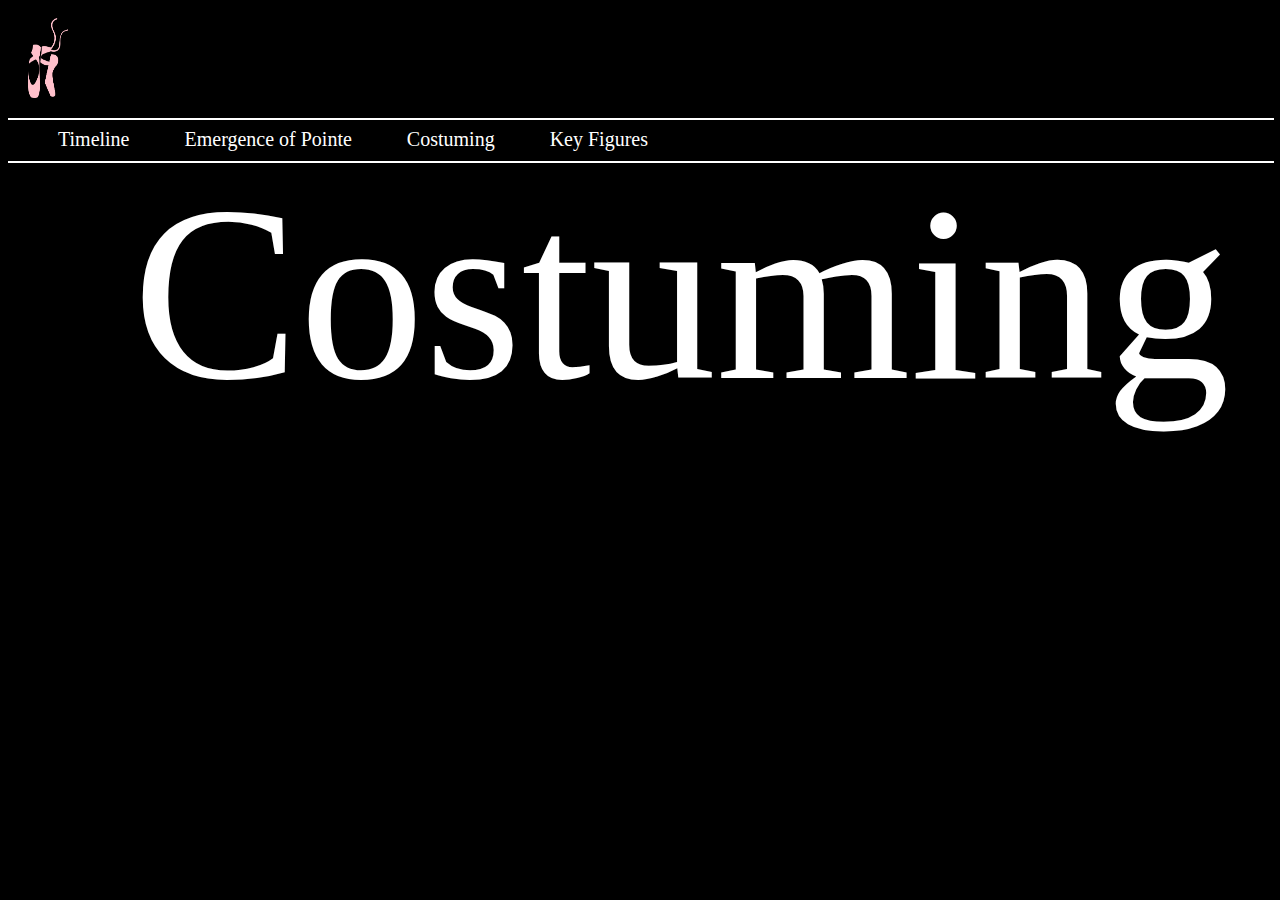
==== html/costuming-page.html @ 3a1e9ab2 "Add files via upload" ====
<html lang="en">
<head>
    <meta charset="UTF-8">
    <meta name="viewport" content="width=device-width, initial-scale=1.0">
    <title> Costuming </title>
    <link rel="stylesheet" href="/css/costuming-page.css">
</head>
<body>
    <a href="/index.html""> <img src="/images/Ballet Shoes.png" alt="" id="ballet-shoes"> </a>
   
    <hr width="100%" size="2" color="white" id="top-line">

    <a href="/html/timline-page.html" class="nav-bar"> Timeline </a>
    
    <a href="/html/emergence-of-pointe.html" class="nav-bar"> Emergence of Pointe </a>
    
    <a href="/html/costuming-page.html" class="nav-bar"> Costuming </a>

    <a href="/html/key-figures-page.html" class="nav-bar"> Key Figures </a>

    <hr width="100%" size="2" color="white" id="bottom-line">
    
    <div class="title-cursive"> Costuming </div>

</body>
</html>
---- css/costuming-page.css ----
body {
    background-color: black;
}

#ballet-shoes {
    margin-left: 20px;
    margin-top: 10px;
    width: 40px;
    height: 80px;
}

#top-line {
    margin-top: 20px;
}

.nav-bar {
    color: white;
    font-size: 20px;
    text-decoration: none;
    font-family: "Bodoni Moda", serif;
    margin-left: 50px;
}

.nav-bar:hover, .nav-bar:active {
    background-color: pink;
    color: black;
}

#bottom-line {
    margin-top: 10px;
}

.title-cursive {
    position: absolute;
    top: 150px;
    right: 50px;
    font-size: 250px;
    font-family: "Ballet", serif;
    color: white;
}

.title-cursive:hover {
    color: pink;
}
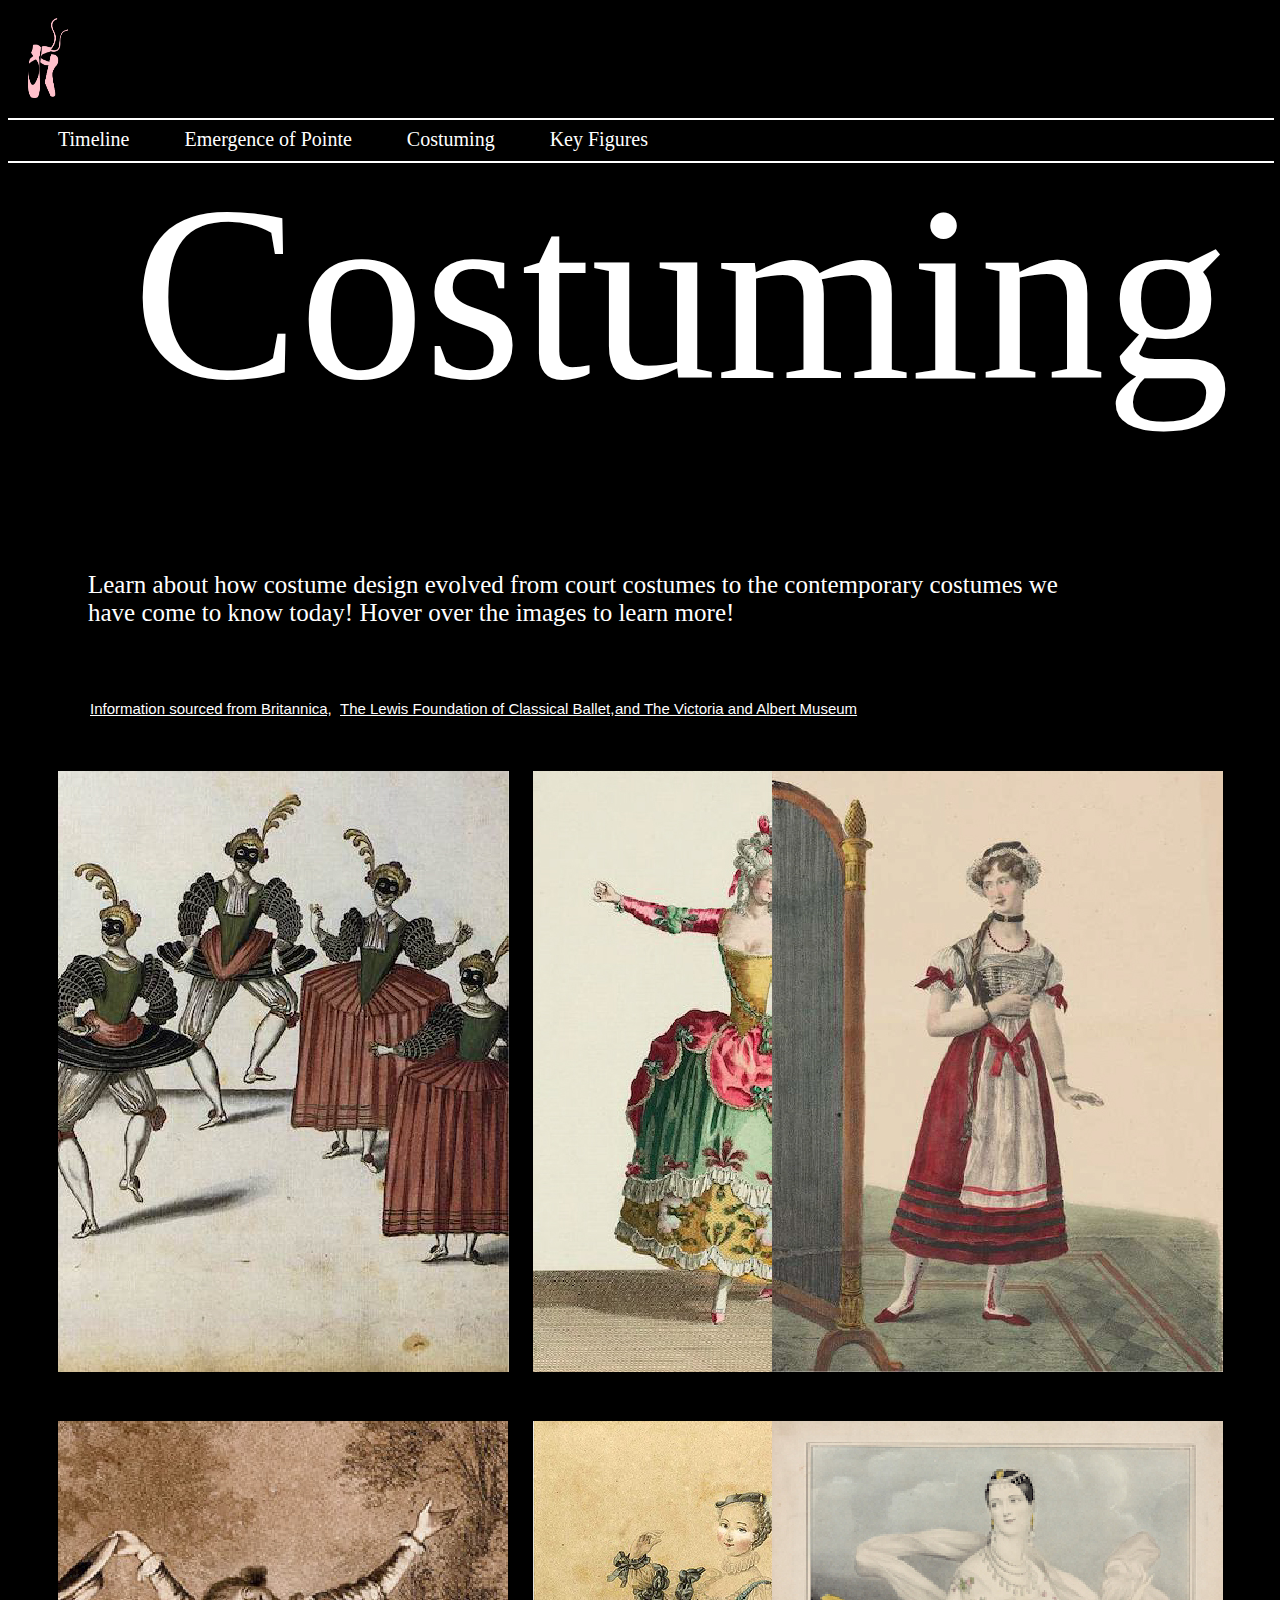
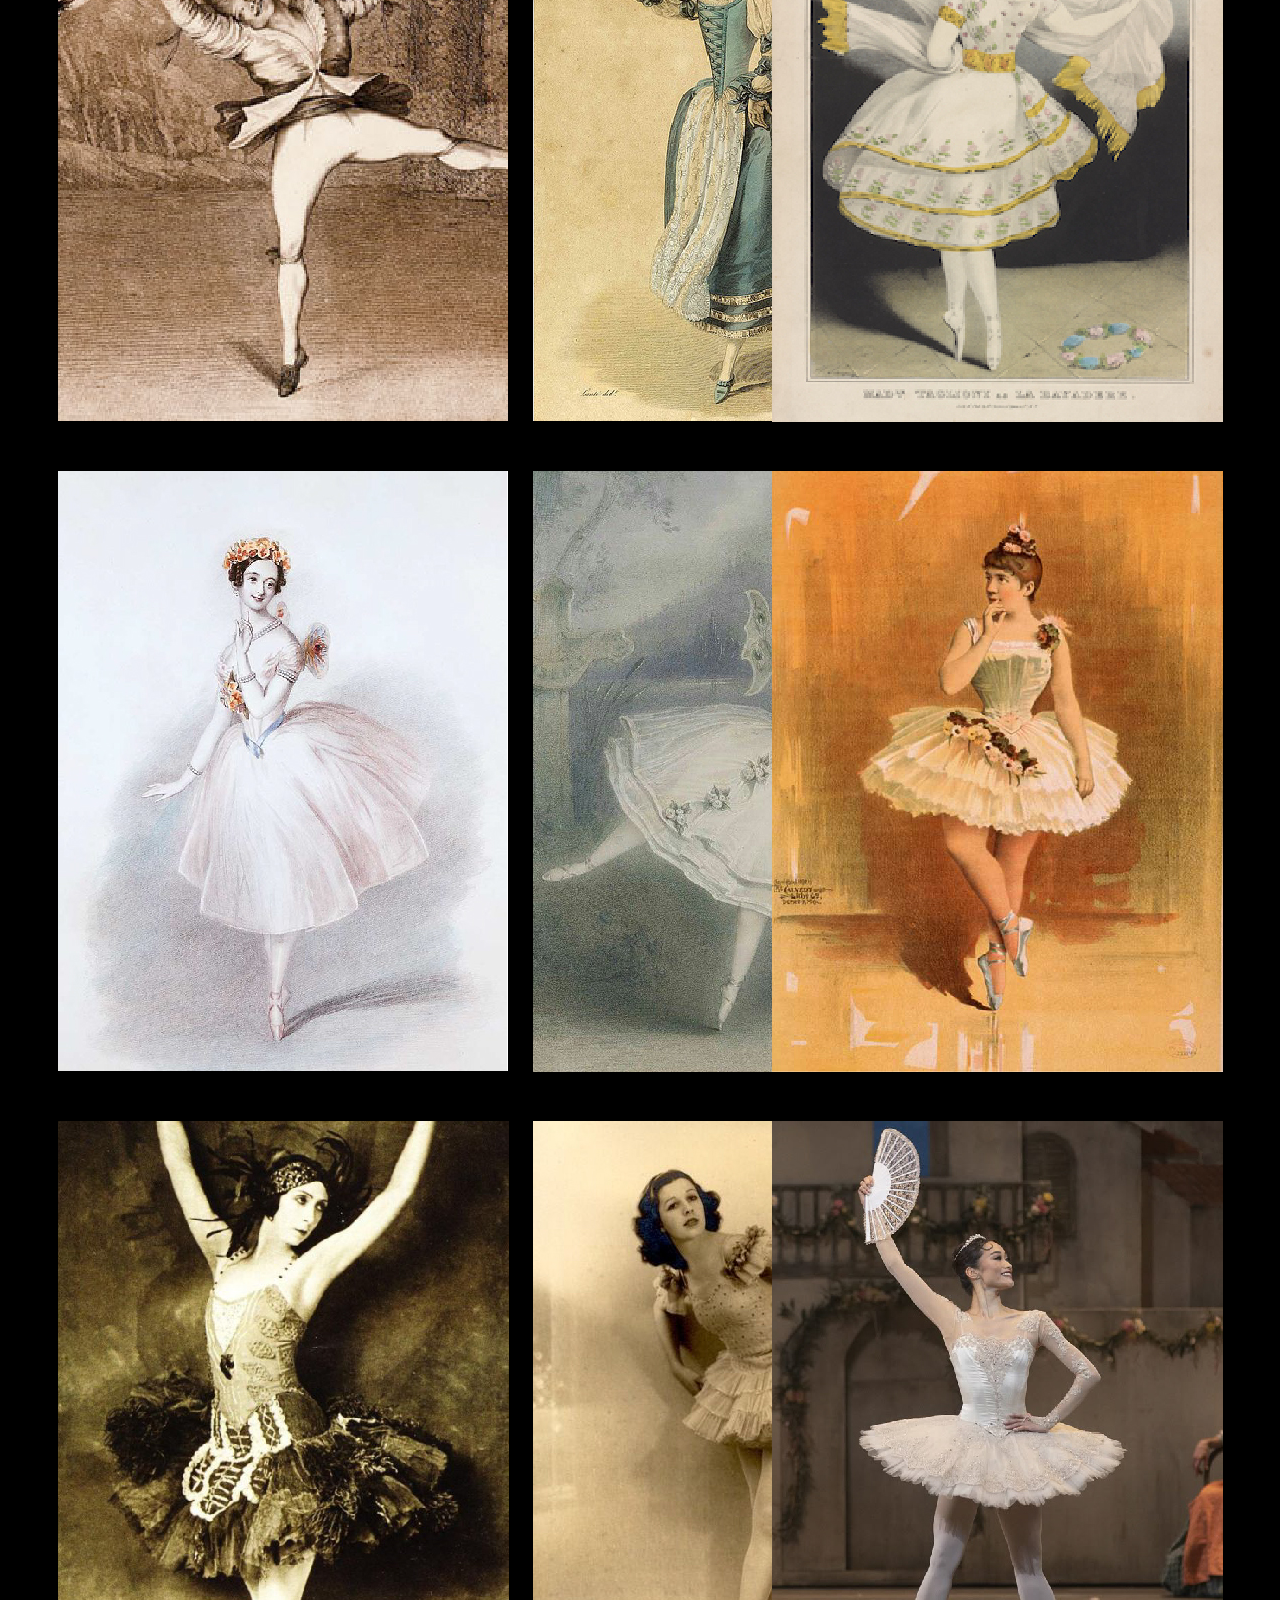
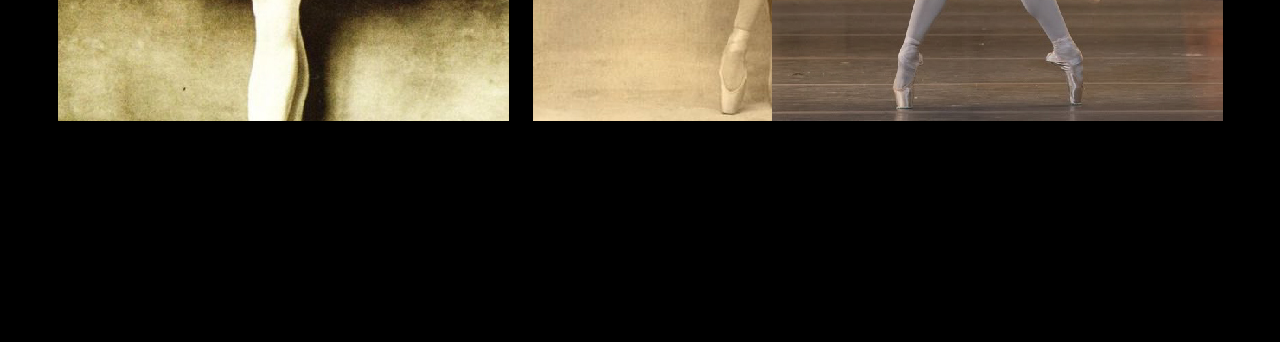
==== commit ae818a7f: "Add files via upload" ====
--- a/html/costuming-page.html
+++ b/html/costuming-page.html
@@ -3,24 +3,151 @@
     <meta charset="UTF-8">
     <meta name="viewport" content="width=device-width, initial-scale=1.0">
     <title> Costuming </title>
-    <link rel="stylesheet" href="/css/costuming-page.css">
+    <link rel="stylesheet" href="../css/costuming-page.css">
 </head>
 <body>
-    <a href="/index.html""> <img src="/images/Ballet Shoes.png" alt="" id="ballet-shoes"> </a>
+    <a href="../index.html"> <img src="../images/Ballet Shoes.png" alt="" id="ballet-shoes"> </a>
    
     <hr width="100%" size="2" color="white" id="top-line">
 
-    <a href="/html/timline-page.html" class="nav-bar"> Timeline </a>
+    <a href="timline-page.html" class="nav-bar"> Timeline </a>
     
-    <a href="/html/emergence-of-pointe.html" class="nav-bar"> Emergence of Pointe </a>
+    <a href="emergence-of-pointe.html" class="nav-bar"> Emergence of Pointe </a>
     
-    <a href="/html/costuming-page.html" class="nav-bar"> Costuming </a>
+    <a href="costuming-page.html" class="nav-bar"> Costuming </a>
 
-    <a href="/html/key-figures-page.html" class="nav-bar"> Key Figures </a>
+    <a href="key-figures-page.html" class="nav-bar"> Key Figures </a>
 
     <hr width="100%" size="2" color="white" id="bottom-line">
     
     <div class="title-cursive"> Costuming </div>
 
+    <div id="costuming-intro-container">
+        <div class="costuming-intro"> Learn about how costume design evolved from court costumes to the contemporary costumes we have come to know today! Hover over the images to learn more!</div>
+    </div>
+
+    <a href="https://www.britannica.com/art/ballet-costume" class="source-link-1"> Information sourced from Britannica, </a>
+    <a href="https://www.thelewisfoundation.org/2022/08/costumes-through-the-ages/" class="source-link-2">  The Lewis Foundation of Classical Ballet, </a>
+    <a href="http://www.vam.ac.uk/content/articles/o/origins-of-ballet/?srsltid=AfmBOoowT2BfDl77Nh5-7ix_1t50sggA0tcXSBBwekn5MkVmyozM-y1Q" class="source-link-3"> and The Victoria and Albert Museum </a>
+
+
+    <div class="break"> </div>
+
+    <div class="costuming-info-container">
+        <div class="box-left">
+            <img src="../images/15th Century Costume.jpg" alt="" class="image">
+            <div class="middle"> 
+                <div class="heading"> 15th </div>
+                <div class="heading-2"> Century </div>
+                <div class="body-copy"> In the 15th century ballet was mainly performed in courts by aristocrats as there were no professional dancers at this time. The adorned costumes worn by these performers were meant to leave a lasting impression on viewers. While they were highly decorated, these costumes restricted the movement of the performers. </div>
+                <a href="https://www.thelewisfoundation.org/2022/08/costumes-through-the-ages/" class="image-source-link-1"> Image Source </a>
+            </div>
+        </div>
+
+        <div class="box-middle">
+            <img src="../images/17th Century Costume.jpg" alt="" class="image">
+            <div class="middle"> 
+                <div class="heading"> 17th </div>
+                <div class="heading-2"> Century </div>
+                <div class="body-copy"> Costumes in the 17th century were very creative and unique, but due to the size and weight of them, movement was still restricted. Female dancers would wear costumes that looked like court dresses with trains paired with wigs, jewels and heeled shoes. Male dancers, in certain performances, wore costumes with a wired skirt. In certain instances both female and male dancers would wear leather masks in performances to further convey the character they were playing. </div>
+                <a href="https://www.thelewisfoundation.org/2022/08/costumes-through-the-ages/" class="image-source-link-1"> Image Source </a>
+            </div>
+        </div>
+        
+        <div class="box-right">
+            <img src="../images/18th Century Costume.jpg" alt="" class="image">
+            <div class="middle"> 
+                <div class="heading"> 18th </div>
+                <div class="heading-2"> Century </div>
+                <div class="body-copy"> In the early 18th century the ballerina Marie Camargo shortened her skirts as well as created slippers without heels to assist in displaying her complicated footwork to the audiences. Jean-Georges Noverre abolished costume details such as the leather mask and panniers, which were overskirts to create more volume in the actual skirt, replacing them with tunics that were reminiscent of Grecian robes.</div>
+                <a href="https://www.thelewisfoundation.org/2022/08/costumes-through-the-ages/" class="image-source-link-1"> Image Source </a>
+            </div>
+        </div>
+
+        <div class="box-left-2">
+            <img src="../images/1780s Costume.jpg" alt="" class="image">
+            <div class="middle">
+                <div class="heading"> 1780 </div>
+                <div class="body-copy"> In the 1780s male dancers would wear jackets, shirts, and trousers which created a higher leg line, but this costume design was not accepted by all.</div>
+                <a href="https://disco.teak.fi/tanssin-historia/en/a-cultural-history-of-ballet-five-centuries-of-a-european-art-form/" class="image-source-link-1"> Image Source</a>
+            </div>
+        </div>
+
+        <div class="box-middle-2">
+            <img src="../images/1789 Costume.jpg" alt="" class="image">
+            <div class="middle">
+                <div class="heading"> 1789 </div>
+                <div class="body-copy"> After the French Revolution occurred in 1789, women in society wore Grecian-style dresses that highlighted their bodes. This style of dress made its way into dance as well which was beneficial as movement was no longer restricted. Male dance costumes during this time period also followed fashion trends. Since both female and male dance costumes allowed a greater range of movement, they were able to dance with one another.</div>
+                <a href="https://ca.pinterest.com/pin/34621490858810372/" class="image-source-link-1"> Image Source </a>
+            </div>
+        </div>
+
+        <div class="box-right-2">
+            <img src="../images/1790 Costume.jpg" alt="" class="image">
+            <div class="middle">
+                <div class="heading"> 1790 </div>
+                <div class="body-copy"> Ballet costume design in the 18th century was very innovative and creative. One of the key developments that came out of this time period was the creation of tights, in 1790, which allowed greater movement resulting in the creation of new ballet steps.</div>
+                <a href="https://www.thelewisfoundation.org/2022/08/costumes-through-the-ages/" class="image-source-link-1"> Image Source </a>
+            </div>
+        </div>
+
+        <div class="box-left-3">
+            <img src="../images/1820 Costume.jpg" alt="" class="image">
+            <div class="middle">
+                <div class="heading"> 1820 </div>
+                <div class="body-copy">Around 1820 women were able to dance en pointe. These pointe shoes had blocked toes allowing female dancers to dance directly on the tips of their toes.</div>
+                <a href="https://thedreamstress.com/2014/10/a-time-travelling-ballerina/" class="image-source-link-1"> Image Source </a>
+            </div>
+        </div>
+
+        <div class="box-middle-3">
+            <img src="../images/18th-19th Century Costume.jpg" alt="" class="image">
+            <div class="middle">
+                <div class="heading"> 18th-19th </div>
+                <div class="heading-2"> Century </div>
+                <div class="body-copy"> During the 18th and 19th centuries the tutu was shortened in order to better exhibit the complicated footwork being performed.</div>
+                <a href="https://ca.pinterest.com/pin/10485011636557621/" class="image-source-link-1"> Image Source </a>
+            </div>
+        </div>
+
+        <div class="box-right-3">
+            <img src="../images/19th Century Costume.jpg" alt="" class="image">
+            <div class="middle">
+                <div class="heading"> 19th </div>
+                <div class="heading-2"> Century </div>
+                <div class="body-copy">The evolution of the tutu is important to note during the 19th century as it became the standard. Beginning in 1832, dancer Marie Taglioni presented the “Romantic tutu” which consisted of a midcalf layered skirt, which was shortened in the 1880s to expose the enitre leg. In 1870, the “Classical tutu” was introduced which was stiff and reached the knee. A kind of Classical tutu, known as the “Pancake,” was popular which was flat, wide, and held together with hoops and layered netting.</div>
+                <a href="https://www.thelewisfoundation.org/2022/08/costumes-through-the-ages/" class="image-source-link-1"> Image Source </a>
+            </div>
+        </div>
+
+        <div class="box-left-4">
+            <img src="../images/20th Century Costume.jpg" alt="" class="image">
+            <div class="middle">
+                <div class="heading"> 20th </div>
+                <div class="heading-2"> Century </div>
+                <div class="body-copy"> During the 20th century the idea of orientalism influenced ballet costuming merging tunics and veils wrapped around the dancers body with the standard tutu. There was also an interest in modernity during this time period. Traditional ballets were still performed in traditional costuming, but modern ballets had a unique contemporary style such as female dancers performing in leotards and tights and male dancers performing shirtless.</div>
+                <a href="https://pointemagazine.com/tutus/#gsc.tab=0" class="image-source-link-1"> Image Source </a>
+            </div>
+        </div>
+
+        <div class="box-middle-4">
+            <img src="../images/1950 Costume.jpg" alt="" class="image">
+            <div class="middle">
+                <div class="heading"> 1950s </div>
+                <div class="body-copy">In the 1950s the tutu continues to evolve by replacing hooped skirts with skirts made of modern fabrics, known as the “Powder Puff.”</div>
+                <a href="https://ca.pinterest.com/pin/120400990033183254/" class="image-source-link-1"> Image Source </a>
+            </div>
+        </div>
+        <div class="box-right-4">
+            <img src="../images/Today Costume.jpg" alt="" class="image">
+            <div class="middle">
+                <div class="heading"> Today </div>
+                <div class="body-copy"> Today costume design continues to be extremely creative within ballet performances. The iconic, Classical, tutu is still seen on stage in addition to other amazing costume designs! Costume design today has a kind of duality: a connection to the past in addition to innovations pushing towards the future. </div>
+                <a href="https://ca.pinterest.com/pin/618330223852020407/" class="image-source-link-1"> Image Source </a>
+            </div>
+        </div>
+    </div>
+    <script src="https://code.jquery.com/jquery-3.7.1.min.js" integrity="sha256-/JqT3SQfawRcv/BIHPThkBvs0OEvtFFmqPF/lYI/Cxo=" crossorigin="anonymous"></script>
+    <script src="../javascript/costuming-page.js"> </script>
 </body>
 </html>--- a/css/costuming-page.css
+++ b/css/costuming-page.css
@@ -1,5 +1,6 @@
 body {
     background-color: black;
+    overflow-x: hidden;
 }
 
 #ballet-shoes {
@@ -41,4 +42,335 @@
 
 .title-cursive:hover {
     color: pink;
+}
+
+#costuming-intro-container {
+    background-color: black;
+    left: 50px;
+    width: 80%;
+    height: 150px;
+    position: relative;
+    top: 400px;
+}
+
+.costuming-intro {
+    color: white;
+    font-family: "Bodoni Moda", serif;
+    font-style: normal;
+    font-size: 25px;
+    text-align: left;
+    left: 30px;
+    position: absolute;
+}
+
+.costuming-info-container {
+    background-color: black;
+    width: 100%;
+    position: relative;
+    top: 400px;
+}
+
+.source-link-1 {
+    color: white;
+    font-size: 15px;
+    position: absolute;
+    width: 100%;
+    text-align: left;
+    left: 90px;
+    top: 700px;
+    font-family: "Lato", sans-serif;
+    font-weight: 400;
+    font-style: normal;
+}
+
+.source-link-2 {
+    color: white;
+    font-size: 15px;
+    position: absolute;
+    width: 100%;
+    text-align: left;
+    left: 340px;
+    top: 700px;
+    font-family: "Lato", sans-serif;
+    font-weight: 400;
+    font-style: normal;
+}
+
+.source-link-3 {
+    color: white;
+    font-size: 15px;
+    position: absolute;
+    width: 100%;
+    text-align: left;
+    left: 615px;
+    top: 700px;
+    font-family: "Lato", sans-serif;
+    font-weight: 400;
+    font-style: normal;
+}
+
+.break {
+    height: 50px;
+    width: 100%;
+    background-color: black;
+}
+
+.image {
+    object-fit:cover;
+    display: block;
+    opacity: 1;
+    transition: .5s ease;
+    backface-visibility: hidden;
+}
+
+.middle {
+    transition: .5s ease;
+    opacity: 0;
+    position: absolute;    
+    text-align: center;
+}
+
+.box-left:hover .image {
+    opacity: .10;
+}
+
+.box-left:hover .middle {
+    opacity: 1;
+}
+
+.box-right:hover .image {
+    opacity: .10;
+}
+
+.box-right:hover .middle {
+    opacity: 1;
+}
+
+.box-middle:hover .image {
+    opacity: .10;
+}
+
+.box-middle:hover .middle {
+    opacity: 1;
+}
+
+.heading {
+    position: absolute;
+    top: -600px;
+    left: 30px;
+    font-family: "Bodoni Moda", serif;
+    font-size: 60px;
+    color: black;
+}
+
+.heading-2 {
+    position: absolute;
+    font-family: "Ballet", serif;
+    font-size: 80px;
+    color: pink;
+    top: -580px;
+    left: 215px;
+}
+
+.body-copy {
+    position: relative;
+    color: black;
+    font-size: 15px;
+    font-family: "Lato", sans-serif;
+    font-weight: 400;
+    font-style: normal;
+    text-align: left;
+    padding-left: 30px;
+    padding-right: 150px;
+    top: -300px;
+}
+
+.image-source-link-1 {
+    position: absolute;
+    color: grey;
+    font-size: 15px;
+    font-family: "Lato", sans-serif;
+    font-weight: 400;
+    font-style: normal;
+    top: -43px;
+    right: 30px;
+}
+
+.box-left {
+    width: 450px;
+    height: 600px;
+    background-color: white;
+    position: absolute;
+    left: 50px;
+}
+
+.box-middle {
+    width: 450px;
+    height: 600px;
+    background-color: white;
+    position: absolute;
+    left: 525px;
+}
+
+.box-right {
+    width: 450px;
+    height: 600px;
+    background-color: white;
+    position: absolute;
+    right: 50px;
+}
+
+.box-left-2:hover .image {
+    opacity: .10;
+}
+
+.box-left-2:hover .middle {
+    opacity: 1;
+}
+
+.box-right-2:hover .image {
+    opacity: .10;
+}
+
+.box-right-2:hover .middle {
+    opacity: 1;
+}
+
+.box-middle-2:hover .image {
+    opacity: .10;
+}
+
+.box-middle-2:hover .middle {
+    opacity: 1;
+}
+
+.box-left-2 {
+    width: 450px;
+    height: 600px;
+    background-color: white;
+    position: absolute;
+    left: 50px;
+    top: 650px;
+}
+
+.box-middle-2 {
+    width: 450px;
+    height: 600px;
+    background-color: white;
+    position: absolute;
+    left: 525px;
+    top: 650px;
+}
+
+.box-right-2 {
+    width: 450px;
+    height: 600px;
+    background-color: white;
+    position: absolute;
+    right: 50px;
+    top: 650px;
+}
+
+.box-left-3:hover .image {
+    opacity: .10;
+}
+
+.box-left-3:hover .middle {
+    opacity: 1;
+}
+
+.box-right-3:hover .image {
+    opacity: .10;
+}
+
+.box-right-3:hover .middle {
+    opacity: 1;
+}
+
+.box-middle-3:hover .image {
+    opacity: .10;
+}
+
+.box-middle-3:hover .middle {
+    opacity: 1;
+}
+
+
+.box-left-3 {
+    width: 450px;
+    height: 600px;
+    background-color: white;
+    position: absolute;
+    left: 50px;
+    top: 1300px;
+}
+
+.box-middle-3 {
+    width: 450px;
+    height: 600px;
+    background-color: white;
+    position: absolute;
+    left: 525px;
+    top: 1300px;
+}
+
+.box-right-3 {
+    width: 450px;
+    height: 600px;
+    background-color: white;
+    position: absolute;
+    right: 50px;
+    top: 1300px;
+}
+
+.box-left-4:hover .image {
+    opacity: .10;
+}
+
+.box-left-4:hover .middle {
+    opacity: 1;
+}
+
+.box-right-4:hover .image {
+    opacity: .10;
+}
+
+.box-right-4:hover .middle {
+    opacity: 1;
+}
+
+.box-middle-4:hover .image {
+    opacity: .10;
+}
+
+.box-middle-4:hover .middle {
+    opacity: 1;
+}
+
+
+.box-left-4 {
+    width: 450px;
+    height: 600px;
+    background-color: white;
+    position: absolute;
+    left: 50px;
+    top: 1950px;
+}
+
+.box-middle-4 {
+    width: 450px;
+    height: 600px;
+    background-color: white;
+    position: absolute;
+    left: 525px;
+    top: 1950px;
+}
+
+.box-right-4 {
+    width: 450px;
+    height: 600px;
+    background-color: white;
+    position: absolute;
+    right: 50px;
+    top: 1950px;
 }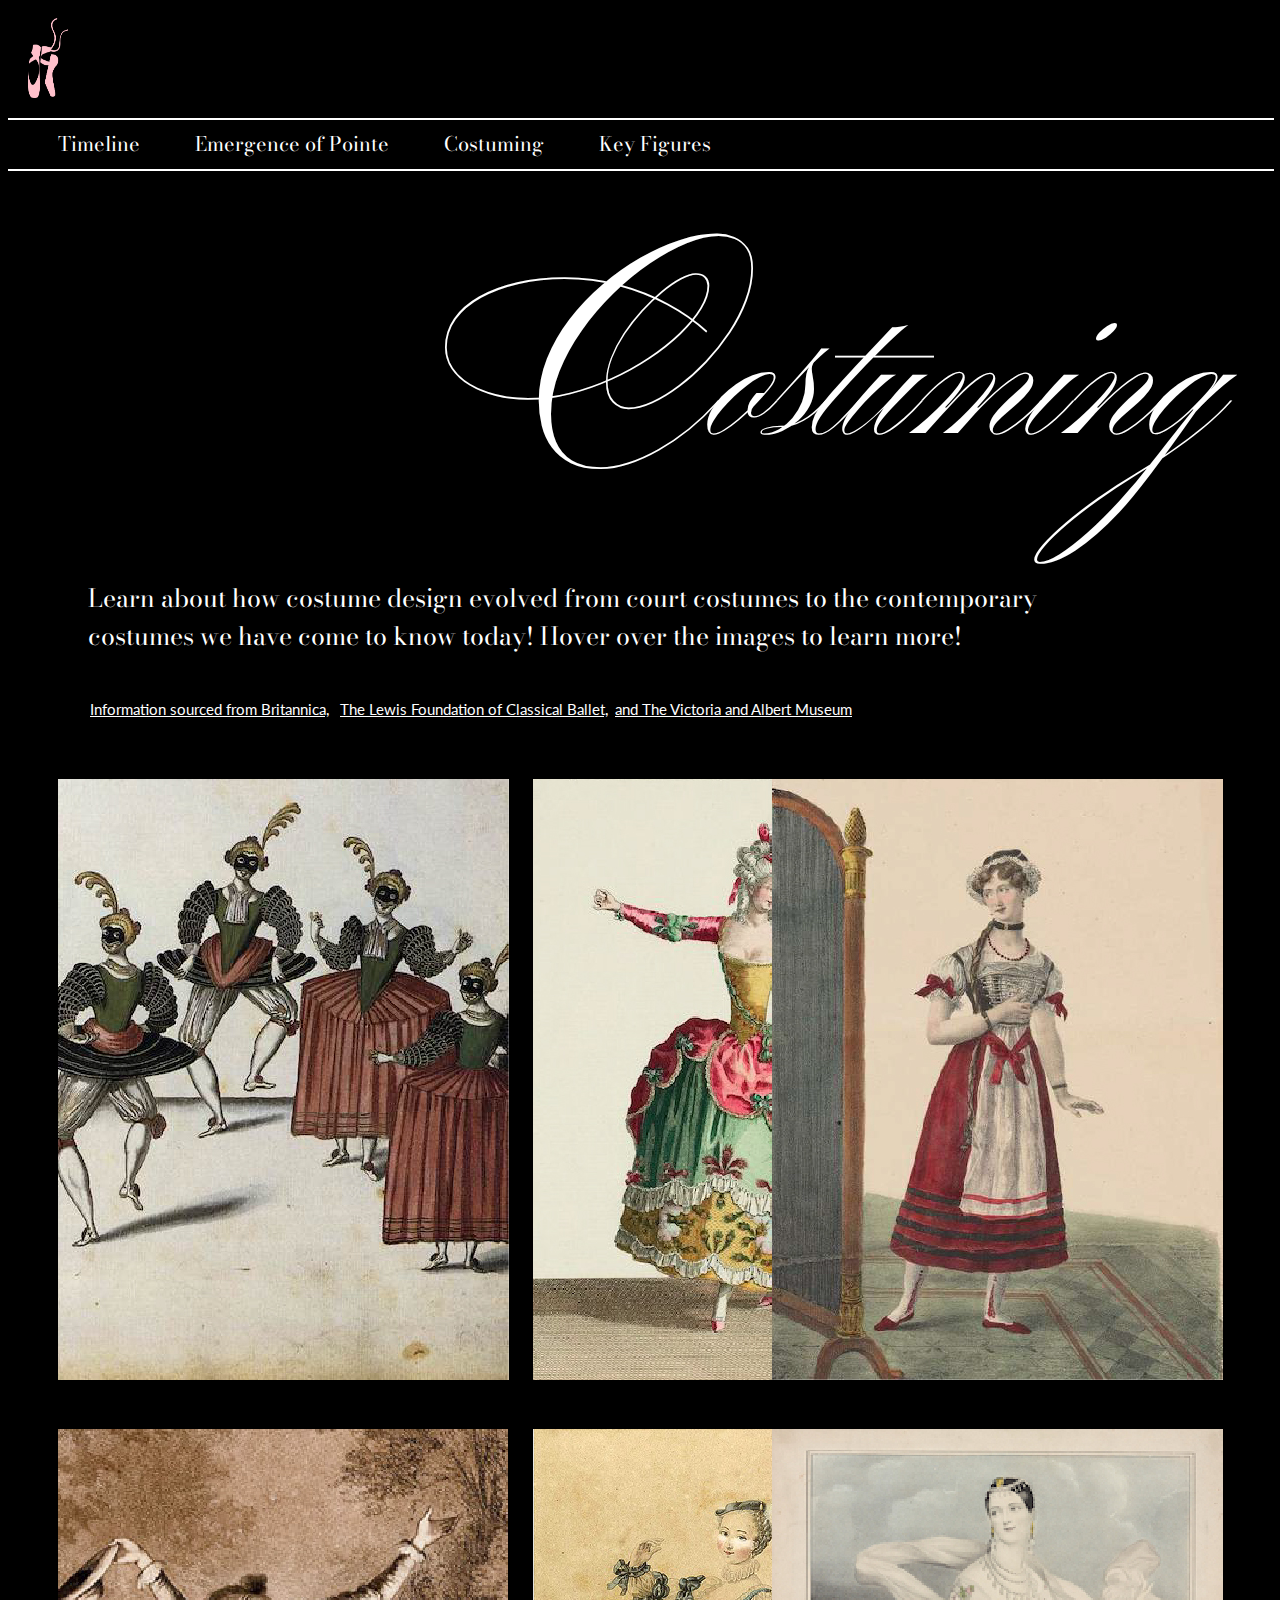
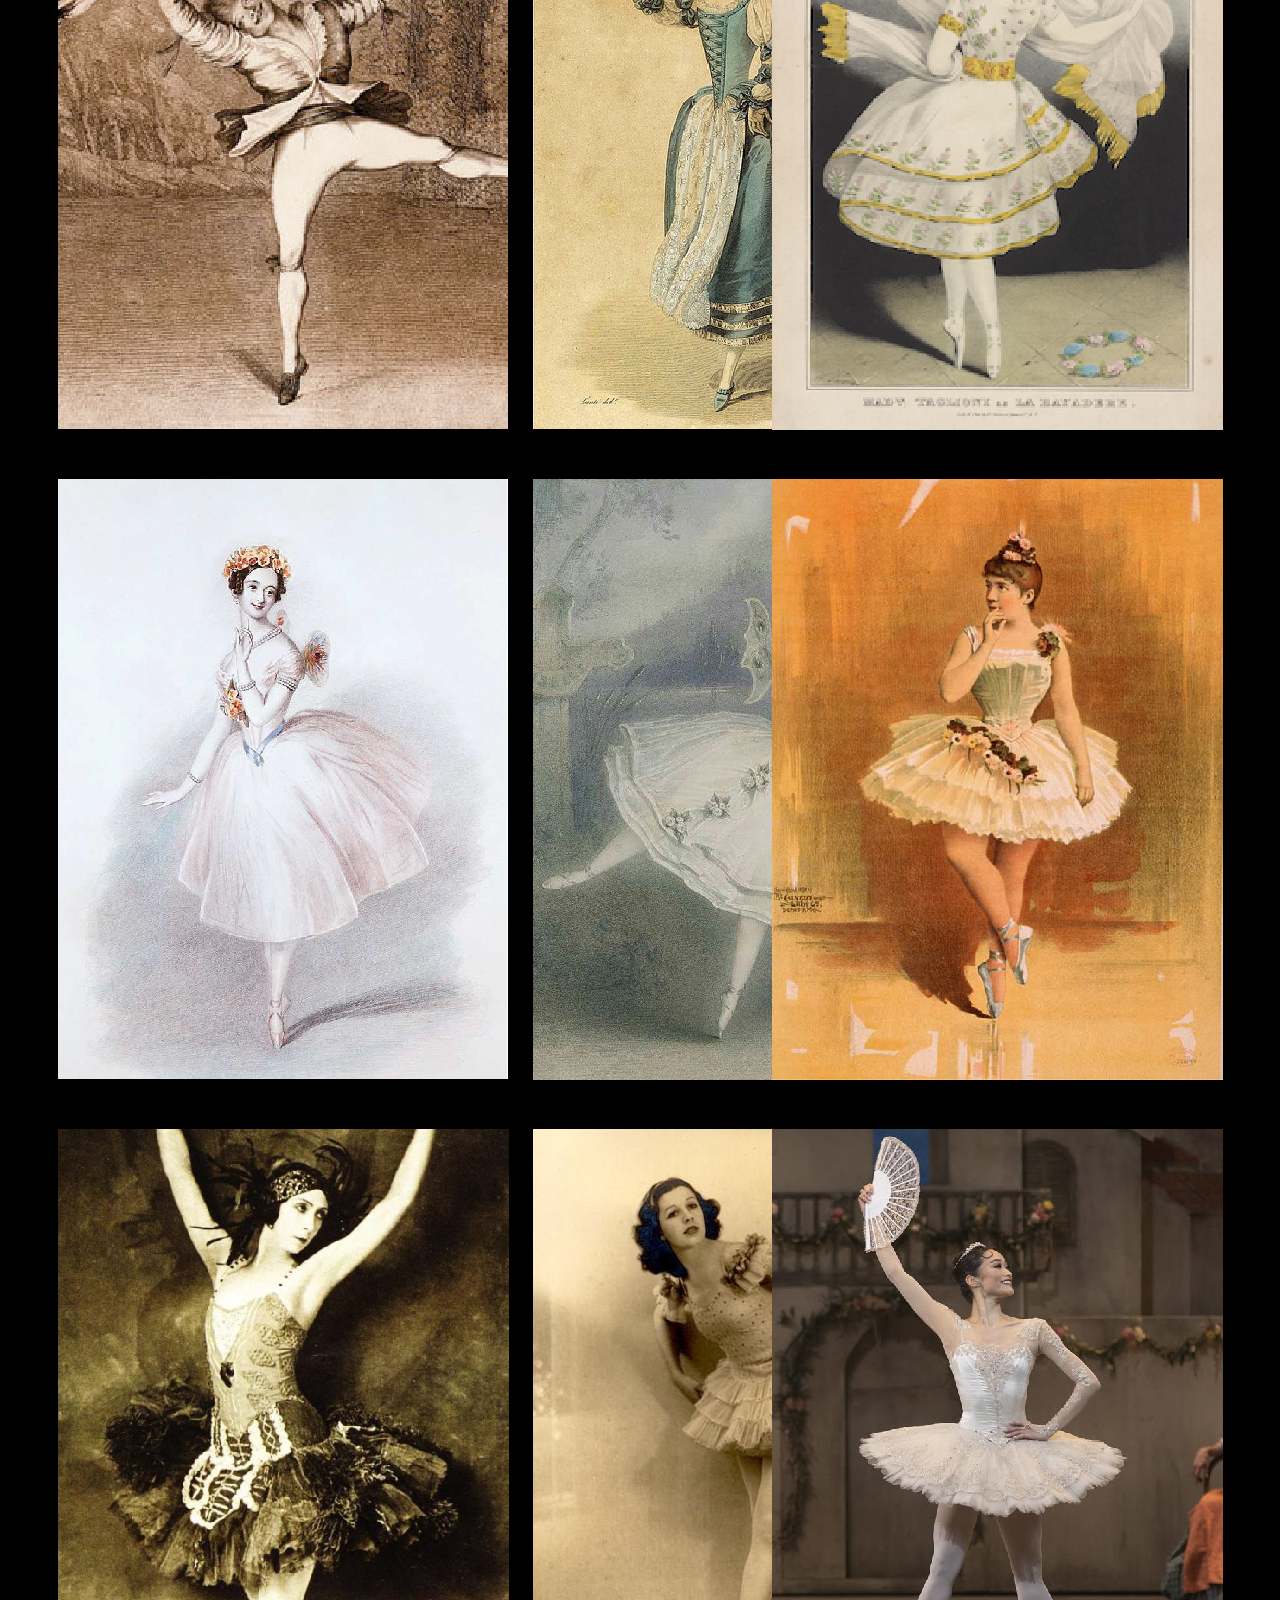
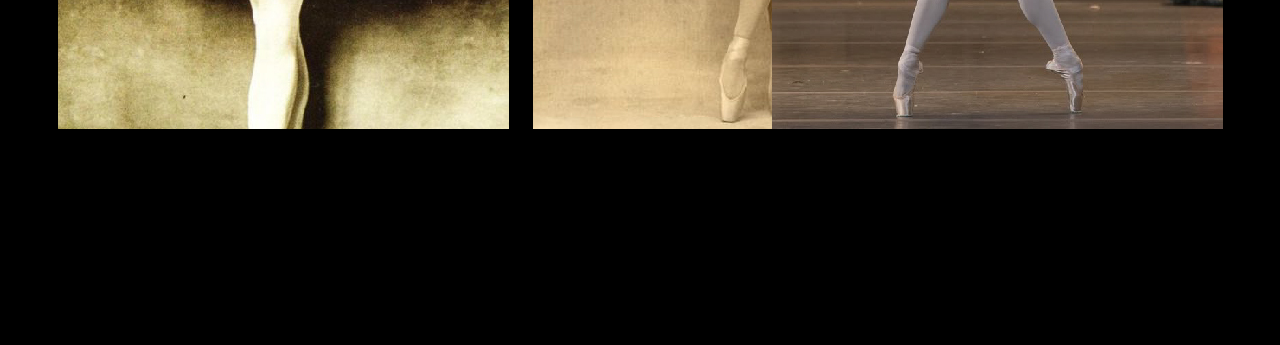
==== commit 56deb04a: "Add files via upload" ====
--- a/html/costuming-page.html
+++ b/html/costuming-page.html
@@ -4,6 +4,10 @@
     <meta name="viewport" content="width=device-width, initial-scale=1.0">
     <title> Costuming </title>
     <link rel="stylesheet" href="../css/costuming-page.css">
+
+    <link rel="preconnect" href="https://fonts.googleapis.com">
+    <link rel="preconnect" href="https://fonts.gstatic.com" crossorigin>
+    <link href="https://fonts.googleapis.com/css2?family=Ballet:opsz@16..72&family=Bodoni+Moda:ital,opsz,wght@0,6..96,400..900;1,6..96,400..900&family=Lato:ital,wght@0,100;0,300;0,400;0,700;0,900;1,100;1,300;1,400;1,700;1,900&display=swap" rel="stylesheet">
 </head>
 <body>
     <a href="../index.html"> <img src="../images/Ballet Shoes.png" alt="" id="ballet-shoes"> </a>
@@ -147,6 +151,7 @@
             </div>
         </div>
     </div>
+
     <script src="https://code.jquery.com/jquery-3.7.1.min.js" integrity="sha256-/JqT3SQfawRcv/BIHPThkBvs0OEvtFFmqPF/lYI/Cxo=" crossorigin="anonymous"></script>
     <script src="../javascript/costuming-page.js"> </script>
 </body>
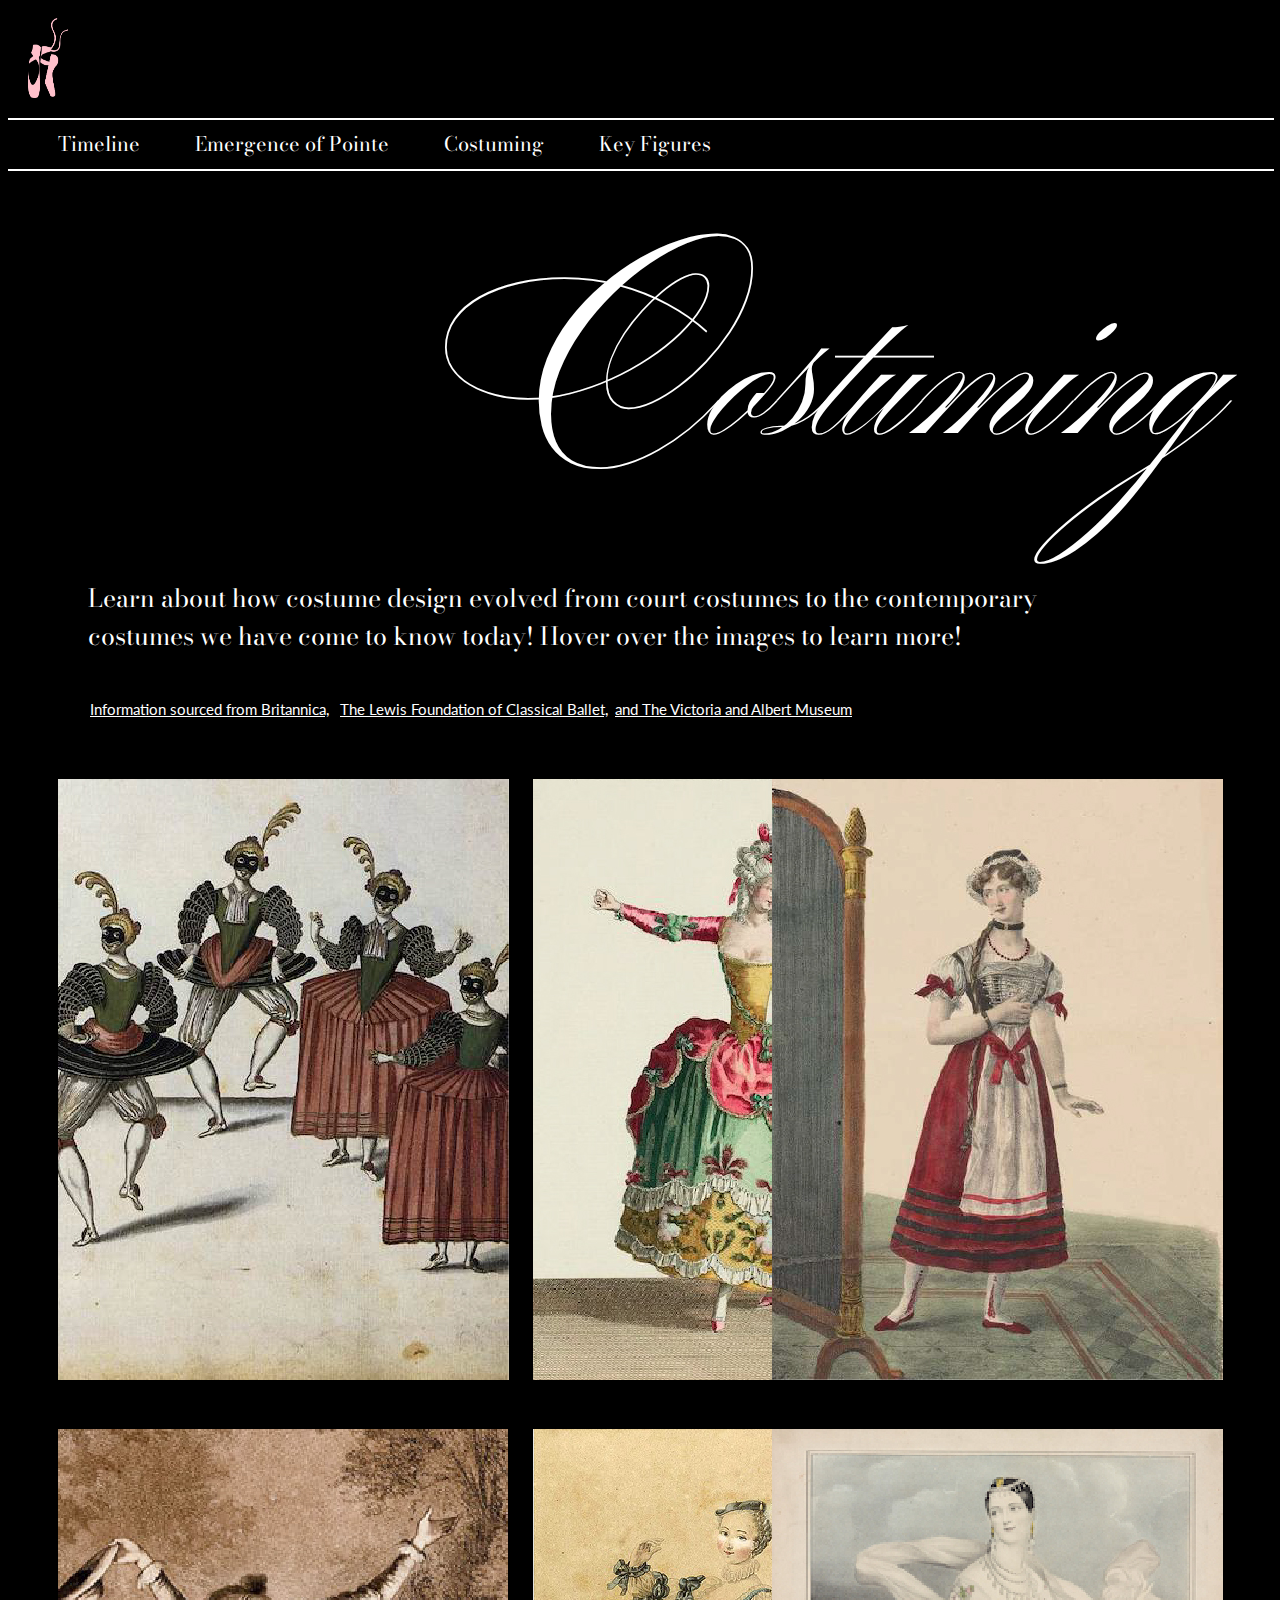
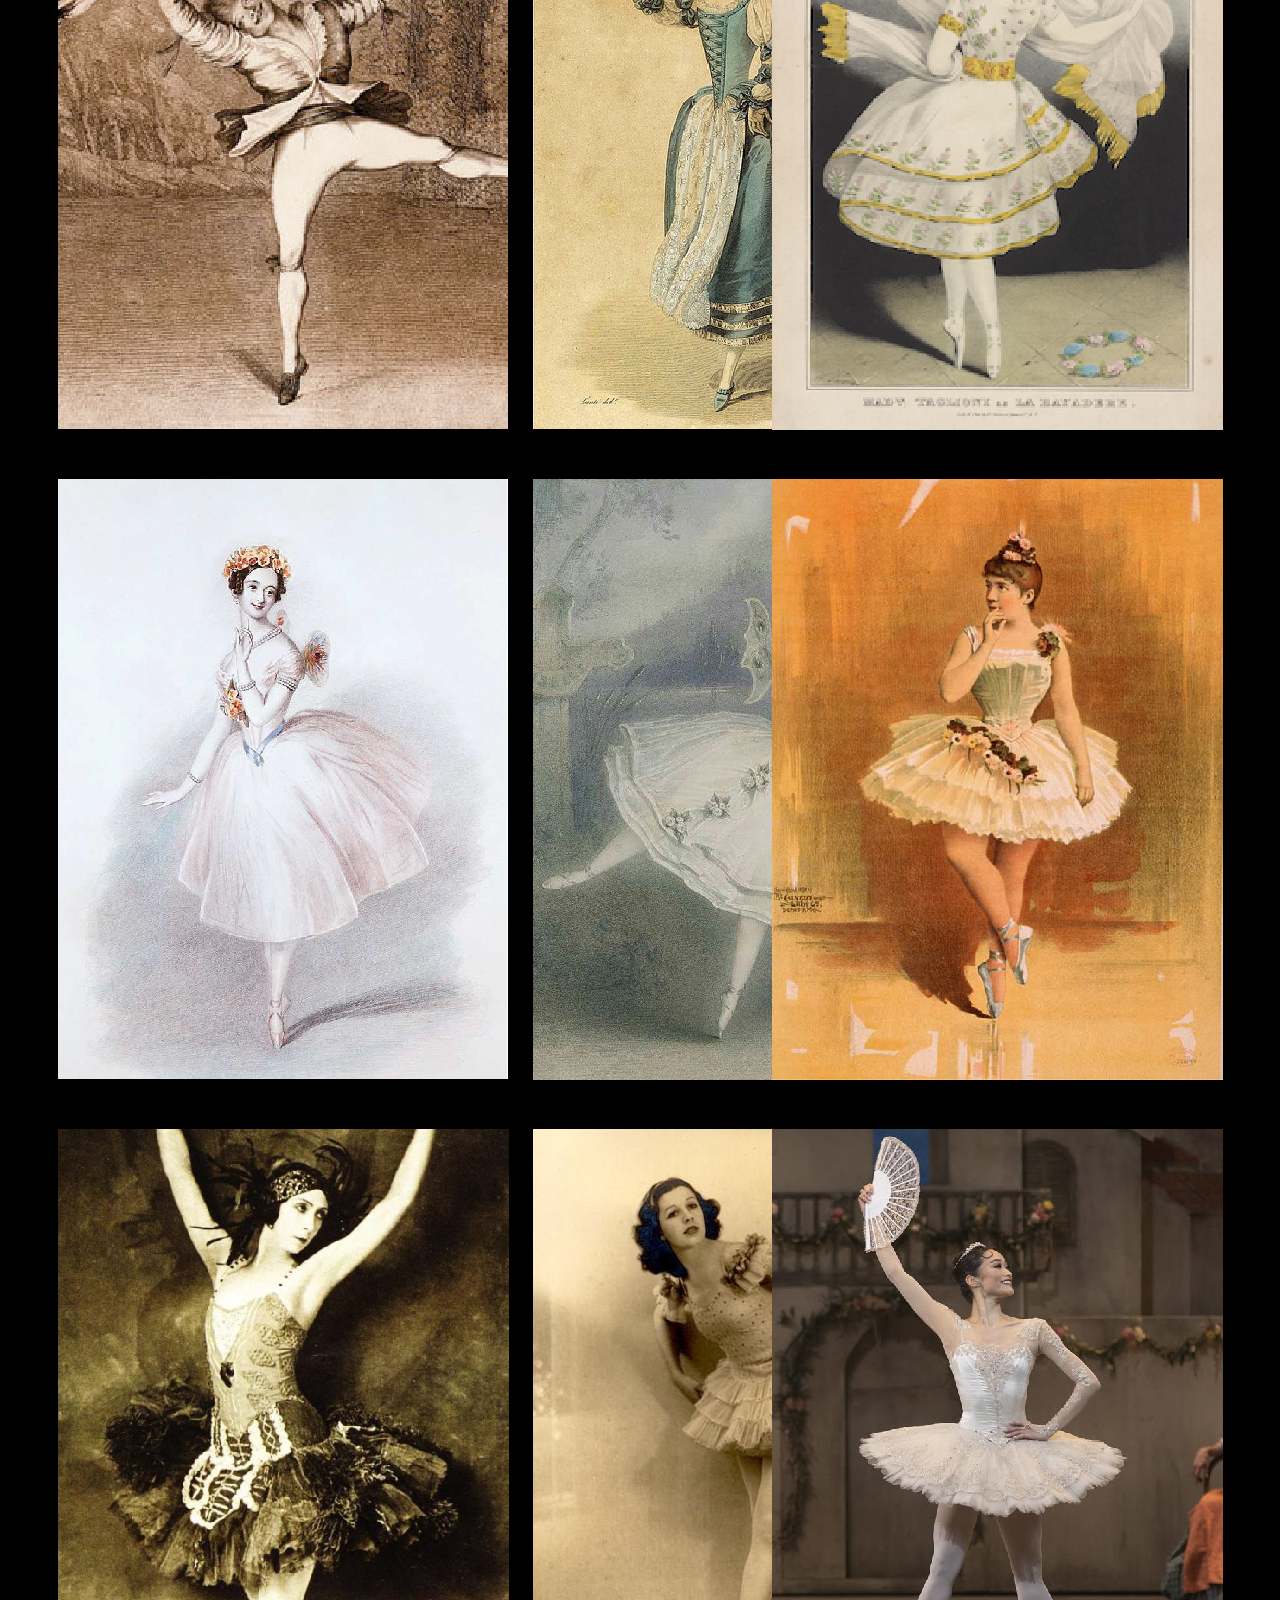
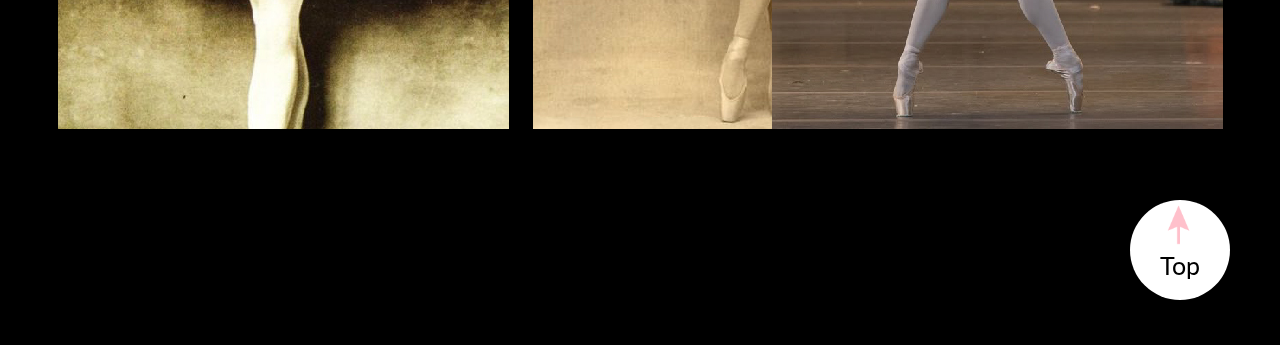
==== commit 96df4115: "Add files via upload" ====
--- a/html/costuming-page.html
+++ b/html/costuming-page.html
@@ -10,8 +10,10 @@
     <link href="https://fonts.googleapis.com/css2?family=Ballet:opsz@16..72&family=Bodoni+Moda:ital,opsz,wght@0,6..96,400..900;1,6..96,400..900&family=Lato:ital,wght@0,100;0,300;0,400;0,700;0,900;1,100;1,300;1,400;1,700;1,900&display=swap" rel="stylesheet">
 </head>
 <body>
-    <a href="../index.html"> <img src="../images/Ballet Shoes.png" alt="" id="ballet-shoes"> </a>
-   
+    <div id="page-top">
+        <a href="../index.html"> <img src="../images/Ballet Shoes.png" alt="" id="ballet-shoes"> </a>
+    </div>
+    
     <hr width="100%" size="2" color="white" id="top-line">
 
     <a href="timline-page.html" class="nav-bar"> Timeline </a>
@@ -149,9 +151,13 @@
                 <div class="body-copy"> Today costume design continues to be extremely creative within ballet performances. The iconic, Classical, tutu is still seen on stage in addition to other amazing costume designs! Costume design today has a kind of duality: a connection to the past in addition to innovations pushing towards the future. </div>
                 <a href="https://ca.pinterest.com/pin/618330223852020407/" class="image-source-link-1"> Image Source </a>
             </div>
-        </div>
+        </div>   
     </div>
 
+    <div class="button-container">
+        <a href="#page-top" class="back-to-top-button">  <div id="button-text"> Top </div> <img src="../images/Top Arrow.png" alt="" id="top-arrow"> </a>      
+    </div>
+    
     <script src="https://code.jquery.com/jquery-3.7.1.min.js" integrity="sha256-/JqT3SQfawRcv/BIHPThkBvs0OEvtFFmqPF/lYI/Cxo=" crossorigin="anonymous"></script>
     <script src="../javascript/costuming-page.js"> </script>
 </body>
--- a/css/costuming-page.css
+++ b/css/costuming-page.css
@@ -373,4 +373,39 @@
     position: absolute;
     right: 50px;
     top: 1950px;
-}+}
+
+#button-text {
+    font-family: "Lato", sans-serif;
+    font-weight: 400;
+    font-style: normal;
+    color: black;
+    font-size: 25px;
+    position: relative;
+    top: 50px;
+    left: 30px;
+    z-index: 3;
+}
+
+#top-arrow {
+    position: relative;
+    height: 40%;
+    z-index: 10;
+    left: 35px;
+    top: -25px;
+}
+
+.back-to-top-button {
+    background-color: white;
+    border-radius: 50%;
+    text-decoration: none;
+    width: 100px;
+    height: 100px;
+    position: absolute;
+    top: 3400px;
+    right: 50px;
+}
+
+html {
+    scroll-behavior: smooth;
+}
